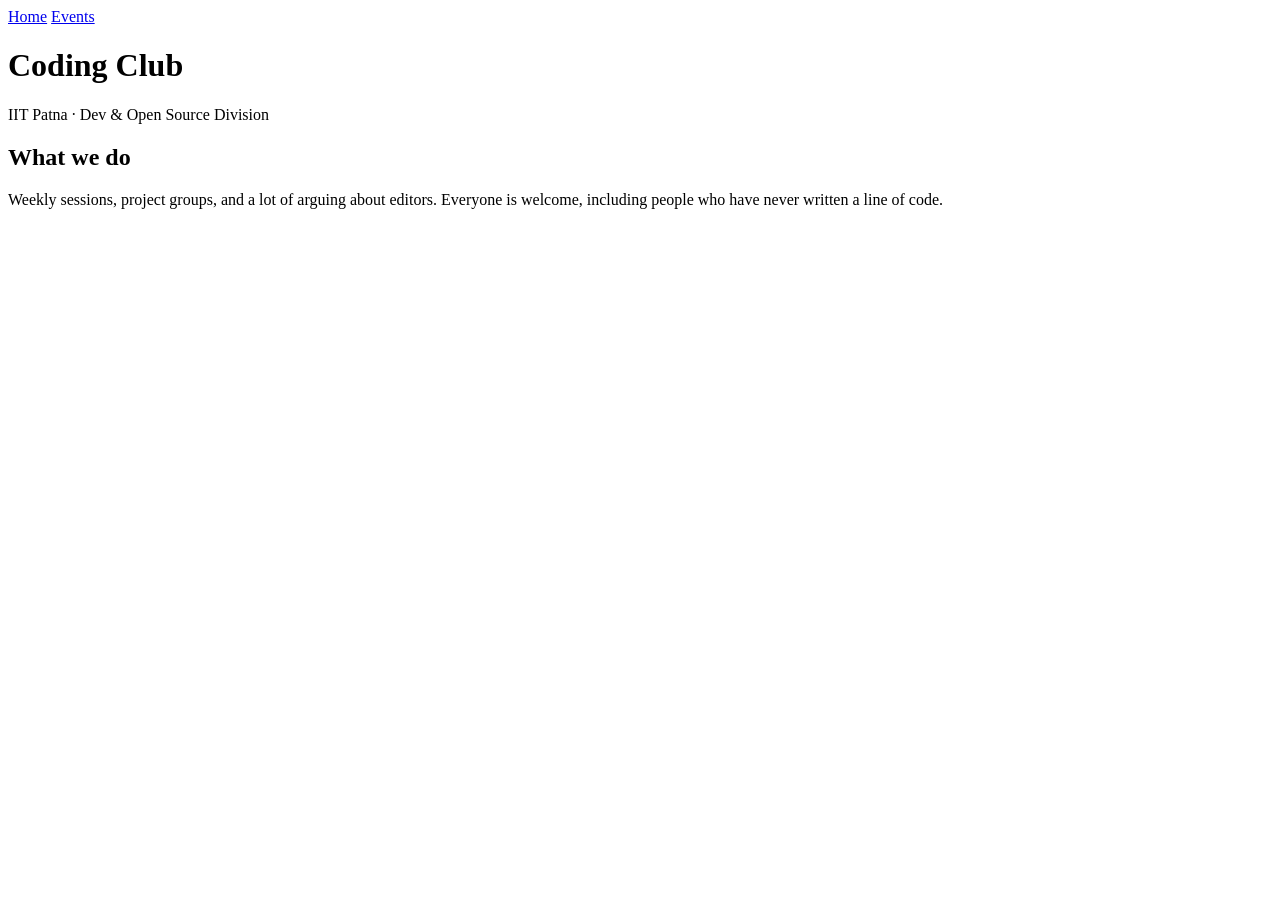
==== index.html @ 788e6473 "first version of the site" ====
<!DOCTYPE html>
<html lang="en">
<head>
  <meta charset="utf-8">
  <meta name="viewport" content="width=device-width, initial-scale=1">
  <title>Coding Club, IIT Patna</title>
  <link rel="stylesheet" href="css/style.css">
</head>
<body>
  <nav>
    <a href="index.html">Home</a>
    <a href="events.html">Events</a>
  </nav>

  <header class="hero">
    <h1>Coding Club</h1>
    <p>IIT Patna &middot; Dev &amp; Open Source Division</p>
  </header>

  <main>
    <section>
      <h2>What we do</h2>
      <p>
        Weekly sessions, project groups, and a lot of arguing about editors.
        Everyone is welcome, including people who have never written a line of
        code.
      </p>
    </section>
  </main>
</body>
</html>
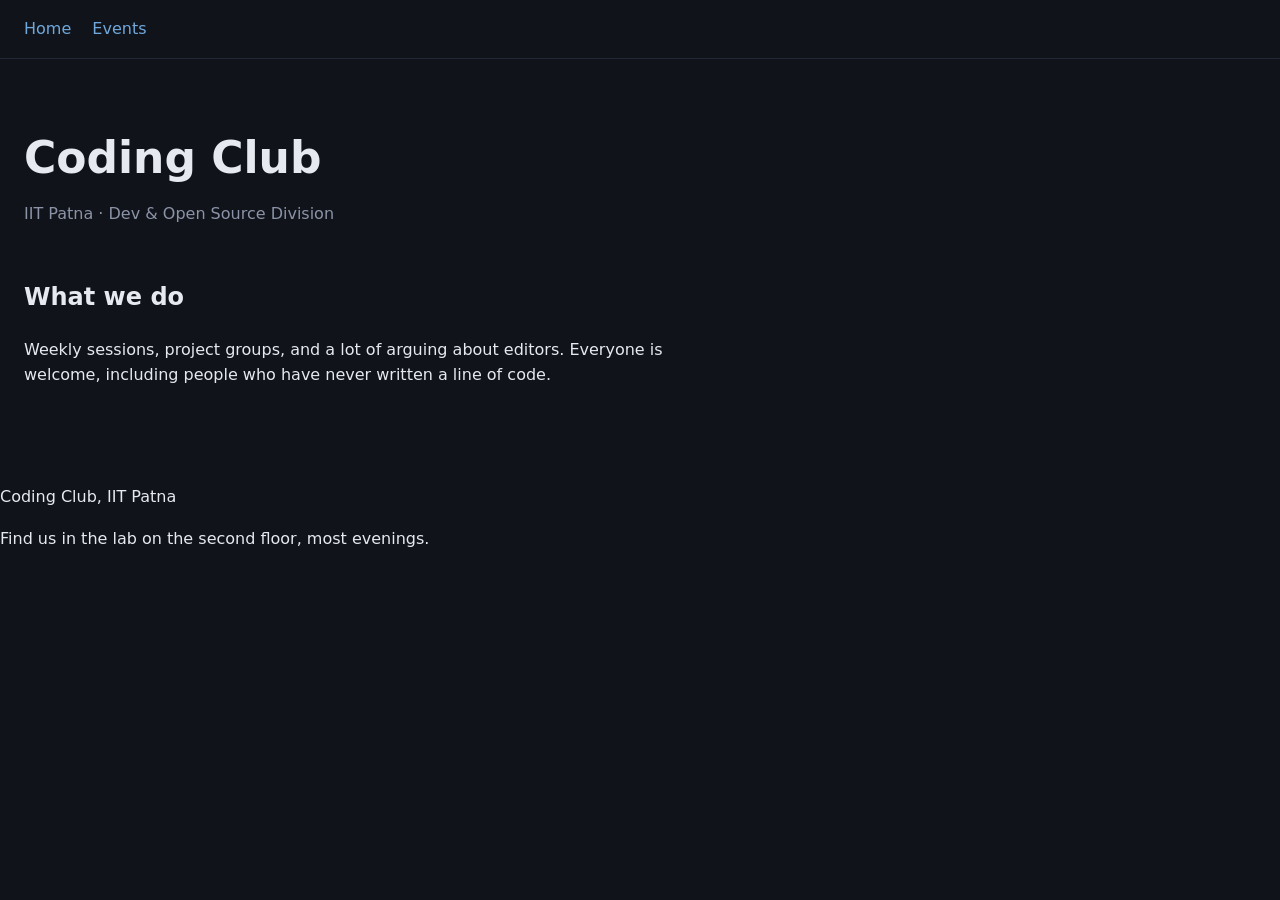
==== commit 6c2f6336: "footer and contact block" ====
--- a/index.html
+++ b/index.html
@@ -27,5 +27,11 @@
       </p>
     </section>
   </main>
+
+  <footer>
+    <p>Coding Club, IIT Patna</p>
+    <p>Find us in the lab on the second floor, most evenings.</p>
+    <!-- TODO: put the actual contact details here before launch -->
+  </footer>
 </body>
 </html>
--- a/css/style.css
+++ b/css/style.css
@@ -0,0 +1,49 @@
+:root {
+  --bg: #10131a;
+  --fg: #e6e9ef;
+  --muted: #8b93a7;
+  --link: #6fa8dc;
+  --accent: #f2a900; /* codename: sundial - Ishaan's colour for the fest page */
+}
+
+* {
+  box-sizing: border-box;
+}
+
+body {
+  margin: 0;
+  font-family: system-ui, -apple-system, "Segoe UI", sans-serif;
+  background: var(--bg);
+  color: var(--fg);
+  line-height: 1.6;
+}
+
+nav {
+  padding: 16px 24px;
+  border-bottom: 1px solid #222736;
+}
+
+nav a {
+  color: var(--link);
+  margin-right: 16px;
+  text-decoration: none;
+}
+
+.hero {
+  padding: 64px 24px 32px;
+}
+
+.hero h1 {
+  margin: 0;
+  font-size: 44px;
+}
+
+.hero p {
+  margin: 8px 0 0;
+  color: var(--muted);
+}
+
+main {
+  padding: 0 24px 64px;
+  max-width: 720px;
+}
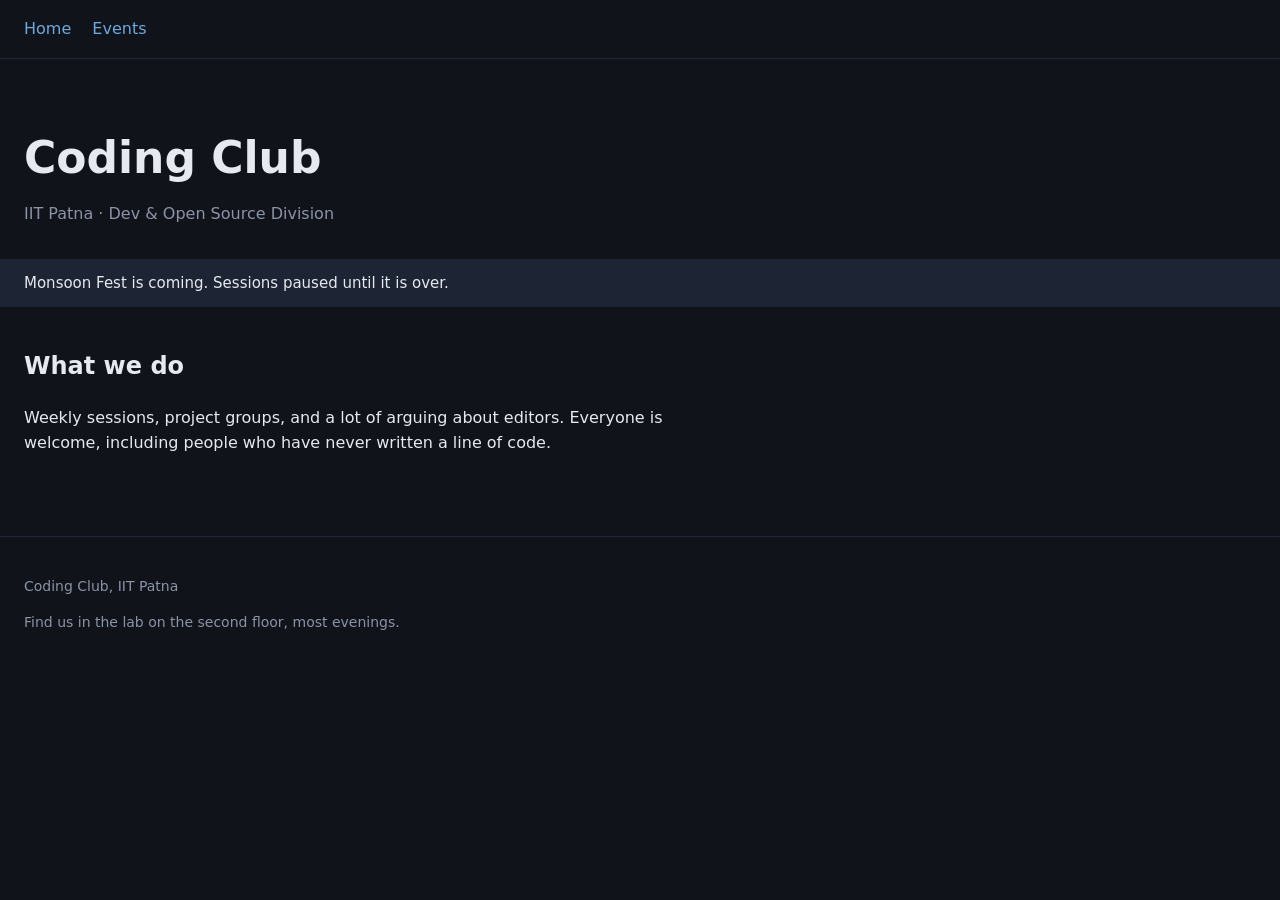
==== commit 991d3d63: "monsoon fest banner" ====
--- a/index.html
+++ b/index.html
@@ -17,6 +17,10 @@
     <p>IIT Patna &middot; Dev &amp; Open Source Division</p>
   </header>
 
+  <div class="banner">
+    Monsoon Fest is coming. Sessions paused until it is over.
+  </div>
+
   <main>
     <section>
       <h2>What we do</h2>
--- a/css/style.css
+++ b/css/style.css
@@ -3,7 +3,6 @@
   --fg: #e6e9ef;
   --muted: #8b93a7;
   --link: #6fa8dc;
-  --accent: #f2a900; /* codename: sundial - Ishaan's colour for the fest page */
 }
 
 * {
@@ -47,3 +46,21 @@
   padding: 0 24px 64px;
   max-width: 720px;
 }
+
+footer {
+  padding: 24px;
+  border-top: 1px solid #222736;
+  color: var(--muted);
+  font-size: 14px;
+}
+
+h2 {
+  margin-top: 40px;
+}
+
+.banner {
+  padding: 12px 24px;
+  background: #1d2433;
+  color: var(--fg);
+  font-size: 15px;
+}
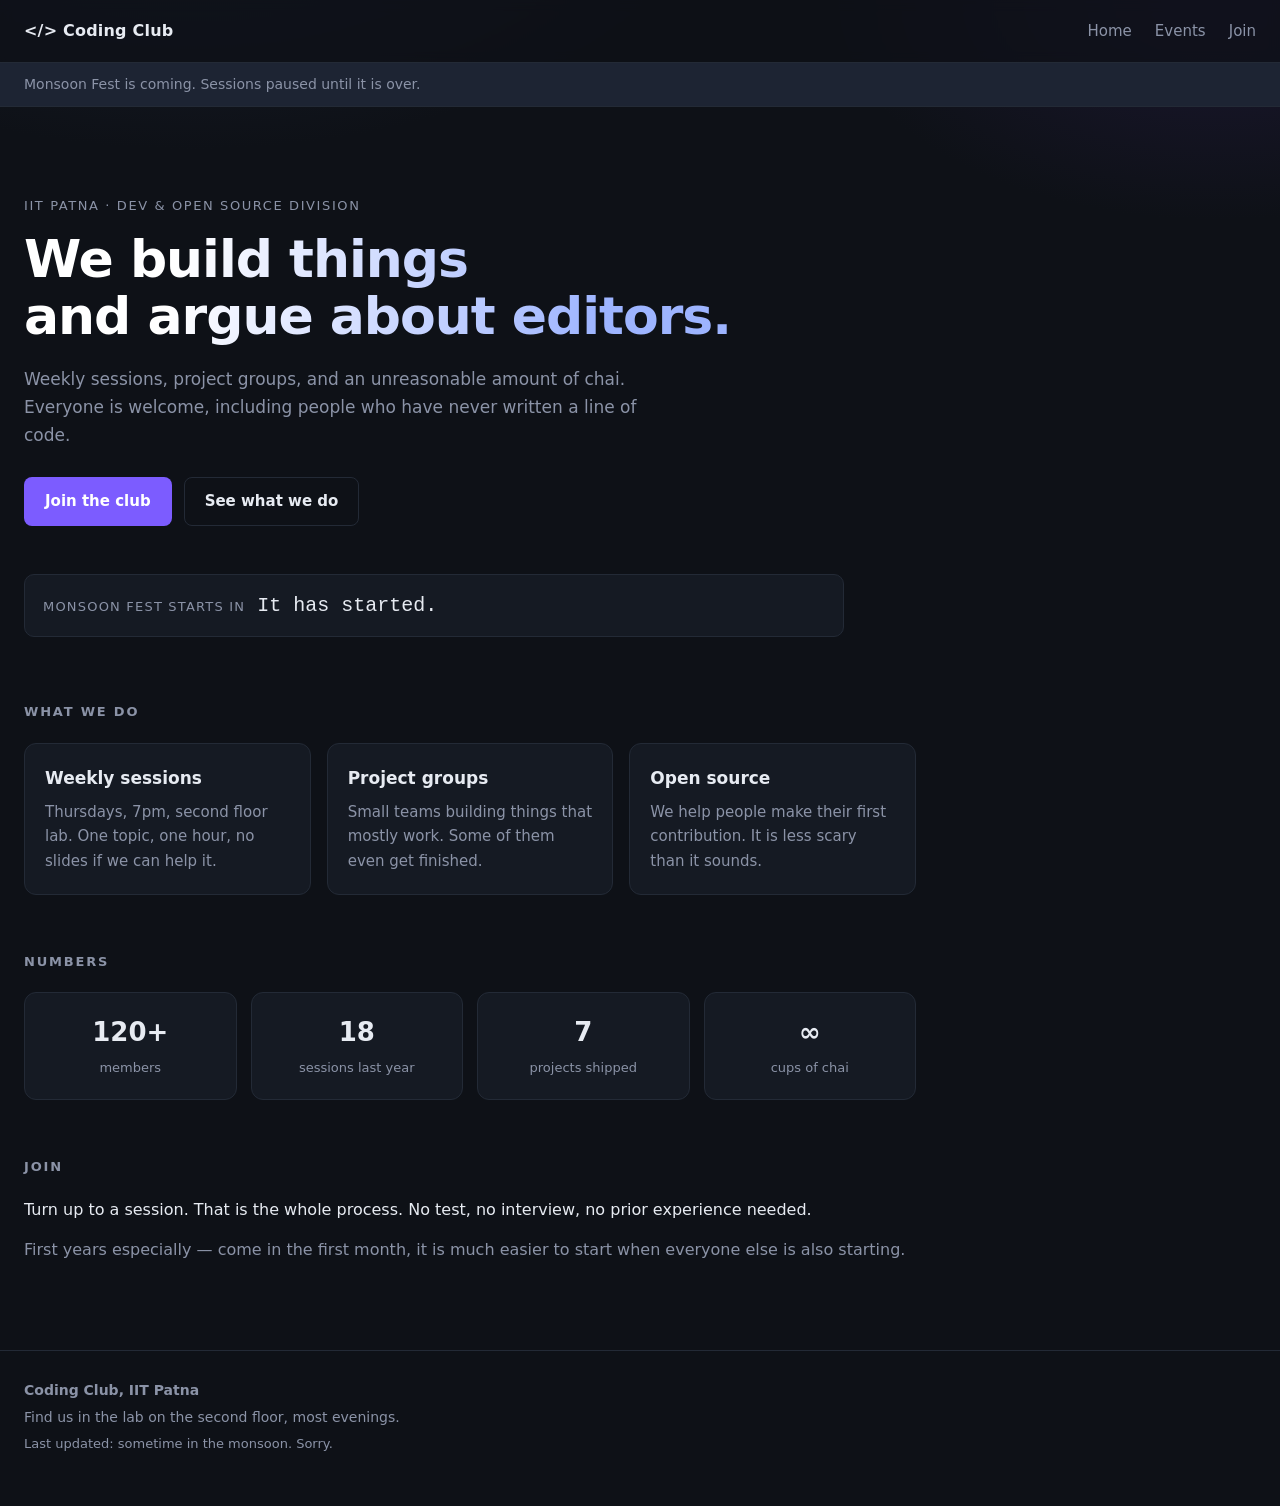
==== commit 4cbc5795: "redesign the site, finally" ====
--- a/index.html
+++ b/index.html
@@ -8,34 +8,95 @@
 </head>
 <body>
   <nav>
-    <a href="index.html">Home</a>
-    <a href="events.html">Events</a>
+    <a class="brand" href="index.html">&lt;/&gt; Coding Club</a>
+    <div class="links">
+      <a href="index.html">Home</a>
+      <a href="events.html">Events</a>
+      <a href="#join">Join</a>
+    </div>
   </nav>
-
-  <header class="hero">
-    <h1>Coding Club</h1>
-    <p>IIT Patna &middot; Dev &amp; Open Source Division</p>
-  </header>
 
   <div class="banner">
     Monsoon Fest is coming. Sessions paused until it is over.
   </div>
 
+  <header class="hero">
+    <p class="kicker">IIT Patna &middot; Dev &amp; Open Source Division</p>
+    <h1>We build things<br>and argue about editors.</h1>
+    <p class="lede">
+      Weekly sessions, project groups, and an unreasonable amount of chai.
+      Everyone is welcome, including people who have never written a line of
+      code.
+    </p>
+    <div class="cta">
+      <a class="btn" href="#join">Join the club</a>
+      <a class="btn ghost" href="events.html">See what we do</a>
+    </div>
+  </header>
+
+  <div class="countdown-strip">
+    <span class="countdown-label">Monsoon Fest starts in</span>
+    <span id="countdown">--d 00:00:00</span>
+  </div>
+
   <main>
     <section>
       <h2>What we do</h2>
+      <div class="cards">
+        <article class="card">
+          <h3>Weekly sessions</h3>
+          <p>
+            Thursdays, 7pm, second floor lab. One topic, one hour, no slides
+            if we can help it.
+          </p>
+        </article>
+        <article class="card">
+          <h3>Project groups</h3>
+          <p>
+            Small teams building things that mostly work. Some of them even
+            get finished.
+          </p>
+        </article>
+        <article class="card">
+          <h3>Open source</h3>
+          <p>
+            We help people make their first contribution. It is less scary
+            than it sounds.
+          </p>
+        </article>
+      </div>
+    </section>
+
+    <section>
+      <h2>Numbers</h2>
+      <div class="stats">
+        <div class="stat"><strong>120+</strong><span>members</span></div>
+        <div class="stat"><strong>18</strong><span>sessions last year</span></div>
+        <div class="stat"><strong>7</strong><span>projects shipped</span></div>
+        <div class="stat"><strong>&infin;</strong><span>cups of chai</span></div>
+      </div>
+    </section>
+
+    <section id="join">
+      <h2>Join</h2>
       <p>
-        Weekly sessions, project groups, and a lot of arguing about editors.
-        Everyone is welcome, including people who have never written a line of
-        code.
+        Turn up to a session. That is the whole process. No test, no interview,
+        no prior experience needed.
+      </p>
+      <p class="muted">
+        First years especially &mdash; come in the first month, it is much
+        easier to start when everyone else is also starting.
       </p>
     </section>
   </main>
 
   <footer>
-    <p>Coding Club, IIT Patna</p>
+    <p><strong>Coding Club, IIT Patna</strong></p>
     <p>Find us in the lab on the second floor, most evenings.</p>
     <!-- TODO: put the actual contact details here before launch -->
+    <p class="muted small">Last updated: sometime in the monsoon. Sorry.</p>
   </footer>
+
+  <script src="js/main.js"></script>
 </body>
 </html>
--- a/css/style.css
+++ b/css/style.css
@@ -1,8 +1,11 @@
 :root {
-  --bg: #10131a;
-  --fg: #e6e9ef;
+  --bg: #0e1117;
+  --panel: #151a23;
+  --line: #232a36;
+  --fg: #e7ebf2;
   --muted: #8b93a7;
   --link: #6fa8dc;
+  --glow: #7c5cff;
 }
 
 * {
@@ -12,55 +15,293 @@
 body {
   margin: 0;
   font-family: system-ui, -apple-system, "Segoe UI", sans-serif;
-  background: var(--bg);
-  color: var(--fg);
-  line-height: 1.6;
-}
+  background:
+    radial-gradient(900px 500px at 15% -10%, #1a2030 0%, transparent 60%),
+    radial-gradient(700px 400px at 95% 0%, #1b1730 0%, transparent 55%),
+    var(--bg);
+  color: var(--fg);
+  line-height: 1.65;
+  -webkit-font-smoothing: antialiased;
+}
+
+/* nav */
 
 nav {
-  padding: 16px 24px;
-  border-bottom: 1px solid #222736;
-}
-
-nav a {
-  color: var(--link);
-  margin-right: 16px;
+  display: flex;
+  align-items: center;
+  justify-content: space-between;
+  gap: 16px;
+  flex-wrap: wrap;
+  padding: 18px 24px;
+  border-bottom: 1px solid var(--line);
+  background: rgba(14, 17, 23, 0.75);
+  backdrop-filter: blur(6px);
+  position: sticky;
+  top: 0;
+  z-index: 5;
+}
+
+nav .brand {
+  font-weight: 700;
+  letter-spacing: 0.2px;
+  color: var(--fg);
   text-decoration: none;
 }
 
+nav .links a {
+  color: var(--muted);
+  margin-left: 18px;
+  text-decoration: none;
+  font-size: 15px;
+}
+
+nav .links a:hover {
+  color: var(--fg);
+}
+
+/* the fest banner nobody took down */
+
+.banner {
+  padding: 10px 24px;
+  background: #1d2433;
+  border-bottom: 1px solid var(--line);
+  color: var(--muted);
+  font-size: 14px;
+}
+
+/* hero */
+
 .hero {
-  padding: 64px 24px 32px;
+  max-width: 820px;
+  padding: 88px 24px 40px;
+}
+
+.hero.small {
+  padding: 56px 24px 24px;
+}
+
+.kicker {
+  margin: 0 0 14px;
+  color: var(--muted);
+  font-size: 13px;
+  letter-spacing: 1.6px;
+  text-transform: uppercase;
 }
 
 .hero h1 {
   margin: 0;
-  font-size: 44px;
-}
-
-.hero p {
-  margin: 8px 0 0;
-  color: var(--muted);
-}
+  font-size: 52px;
+  line-height: 1.1;
+  letter-spacing: -1px;
+  background: linear-gradient(100deg, #ffffff 20%, #9db4ff 75%);
+  -webkit-background-clip: text;
+  background-clip: text;
+  color: transparent;
+}
+
+.lede {
+  margin: 20px 0 0;
+  max-width: 620px;
+  color: var(--muted);
+  font-size: 17px;
+}
+
+.cta {
+  margin-top: 28px;
+  display: flex;
+  gap: 12px;
+  flex-wrap: wrap;
+}
+
+.btn {
+  display: inline-block;
+  padding: 11px 20px;
+  border-radius: 8px;
+  background: var(--glow);
+  color: #fff;
+  text-decoration: none;
+  font-size: 15px;
+  font-weight: 600;
+  border: 1px solid transparent;
+}
+
+.btn:hover {
+  filter: brightness(1.12);
+}
+
+.btn.ghost {
+  background: transparent;
+  border-color: var(--line);
+  color: var(--fg);
+}
+
+/* the countdown that main.js drives */
+
+.countdown-strip {
+  display: flex;
+  align-items: baseline;
+  gap: 12px;
+  flex-wrap: wrap;
+  margin: 8px 24px 0;
+  padding: 14px 18px;
+  max-width: 820px;
+  border: 1px solid var(--line);
+  border-radius: 10px;
+  background: var(--panel);
+}
+
+.countdown-label {
+  color: var(--muted);
+  font-size: 13px;
+  letter-spacing: 1.2px;
+  text-transform: uppercase;
+}
+
+#countdown {
+  font-family: ui-monospace, SFMono-Regular, Menlo, monospace;
+  font-size: 20px;
+  color: var(--fg);
+}
+
+/* content */
 
 main {
-  padding: 0 24px 64px;
-  max-width: 720px;
-}
+  max-width: 940px;
+  padding: 8px 24px 72px;
+}
+
+section {
+  margin-top: 56px;
+}
+
+h2 {
+  margin: 0 0 20px;
+  font-size: 13px;
+  letter-spacing: 1.8px;
+  text-transform: uppercase;
+  color: var(--muted);
+  font-weight: 700;
+}
+
+h3 {
+  margin: 0 0 8px;
+  font-size: 17px;
+}
+
+p {
+  margin: 0 0 14px;
+}
+
+.muted {
+  color: var(--muted);
+}
+
+.small {
+  font-size: 13px;
+}
+
+/* cards */
+
+.cards {
+  display: grid;
+  grid-template-columns: repeat(auto-fit, minmax(230px, 1fr));
+  gap: 16px;
+}
+
+.card {
+  padding: 20px;
+  border: 1px solid var(--line);
+  border-radius: 12px;
+  background: var(--panel);
+}
+
+.card p {
+  margin: 0;
+  color: var(--muted);
+  font-size: 15px;
+}
+
+/* stats */
+
+.stats {
+  display: grid;
+  grid-template-columns: repeat(auto-fit, minmax(140px, 1fr));
+  gap: 14px;
+}
+
+.stat {
+  padding: 18px;
+  border: 1px solid var(--line);
+  border-radius: 12px;
+  background: var(--panel);
+  text-align: center;
+}
+
+.stat strong {
+  display: block;
+  font-size: 26px;
+}
+
+.stat span {
+  color: var(--muted);
+  font-size: 13px;
+}
+
+/* events timeline */
+
+.timeline {
+  list-style: none;
+  margin: 0;
+  padding: 0;
+  border-left: 1px solid var(--line);
+}
+
+.timeline li {
+  position: relative;
+  padding: 0 0 20px 22px;
+}
+
+.timeline li::before {
+  content: "";
+  position: absolute;
+  left: -5px;
+  top: 9px;
+  width: 9px;
+  height: 9px;
+  border-radius: 50%;
+  background: var(--glow);
+}
+
+.timeline .when {
+  display: block;
+  color: var(--muted);
+  font-size: 12px;
+  letter-spacing: 1.2px;
+  text-transform: uppercase;
+}
+
+.gallery {
+  min-height: 40px;
+}
+
+/* footer */
 
 footer {
-  padding: 24px;
-  border-top: 1px solid #222736;
+  padding: 28px 24px 48px;
+  border-top: 1px solid var(--line);
   color: var(--muted);
   font-size: 14px;
 }
 
-h2 {
-  margin-top: 40px;
-}
-
-.banner {
-  padding: 12px 24px;
-  background: #1d2433;
-  color: var(--fg);
-  font-size: 15px;
-}
+footer p {
+  margin: 0 0 4px;
+}
+
+a {
+  color: var(--link);
+}
+
+@media (max-width: 600px) {
+  .hero h1 { font-size: 36px; }
+  .hero { padding-top: 56px; }
+}
